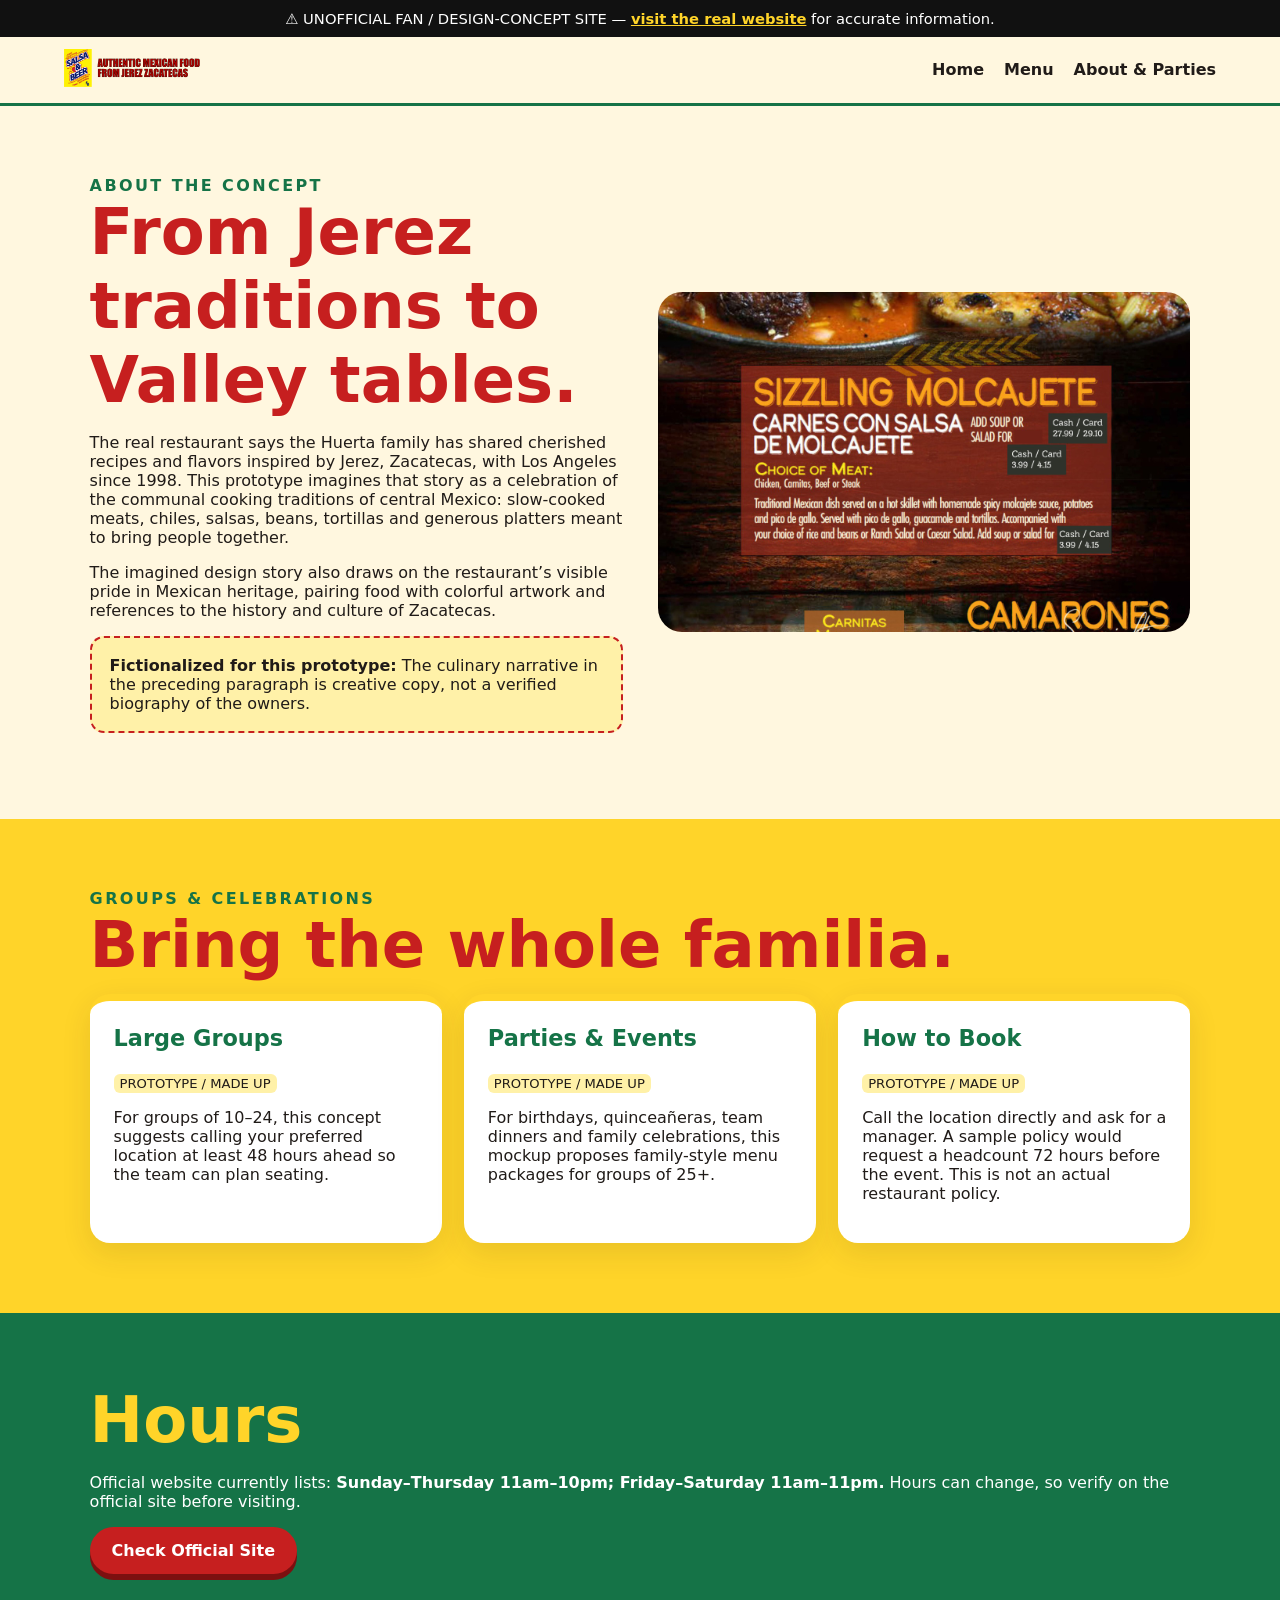
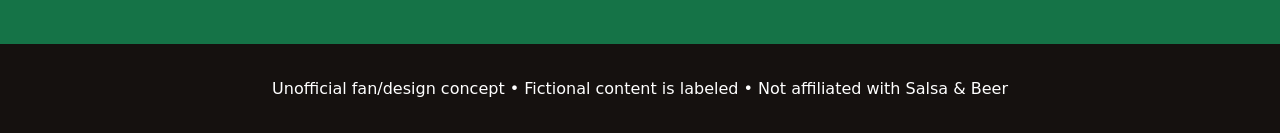
==== about.html @ 7047b147 "Add files via upload" ====
<!doctype html><html lang="en"><head><meta charset="utf-8"><meta name="viewport" content="width=device-width,initial-scale=1"><meta name="robots" content="noindex,nofollow,noarchive,nosnippet,noimageindex"><title>About — Salsa & Beer Fan Concept</title><link rel="stylesheet" href="styles.css"></head><body><div class="fan">⚠️ UNOFFICIAL FAN / DESIGN-CONCEPT SITE — <a href="https://salsaandbeer.com/" rel="nofollow">visit the real website</a> for accurate information.</div><nav class="nav"><a href="index.html"><img src="assets/logo.png" alt="Salsa and Beer logo"></a><div class="links"><a href="index.html">Home</a><a href="menu.html">Menu</a><a href="about.html">About & Parties</a></div></nav>
<section class="section"><div class="split"><div><div class="eyebrow">About the concept</div><h2>From Jerez traditions to Valley tables.</h2><p>The real restaurant says the Huerta family has shared cherished recipes and flavors inspired by Jerez, Zacatecas, with Los Angeles since 1998. This prototype imagines that story as a celebration of the communal cooking traditions of central Mexico: slow-cooked meats, chiles, salsas, beans, tortillas and generous platters meant to bring people together.</p><p>The imagined design story also draws on the restaurant’s visible pride in Mexican heritage, pairing food with colorful artwork and references to the history and culture of Zacatecas.</p><p class="notice"><strong>Fictionalized for this prototype:</strong> The culinary narrative in the preceding paragraph is creative copy, not a verified biography of the owners.</p></div><div class="photo" style="background-image:url('assets/molcajete.jpg')"></div></div></section>
<section class="section" style="background:#ffd429"><div class="eyebrow">Groups & celebrations</div><h2>Bring the whole familia.</h2><div class="grid"><div class="card"><h3>Large Groups</h3><p><span class="fake">PROTOTYPE / MADE UP</span></p><p>For groups of 10–24, this concept suggests calling your preferred location at least 48 hours ahead so the team can plan seating.</p></div><div class="card"><h3>Parties & Events</h3><p><span class="fake">PROTOTYPE / MADE UP</span></p><p>For birthdays, quinceañeras, team dinners and family celebrations, this mockup proposes family-style menu packages for groups of 25+.</p></div><div class="card"><h3>How to Book</h3><p><span class="fake">PROTOTYPE / MADE UP</span></p><p>Call the location directly and ask for a manager. A sample policy would request a headcount 72 hours before the event. This is not an actual restaurant policy.</p></div></div></section>
<section class="section locations"><h2>Hours</h2><p>Official website currently lists: <strong>Sunday–Thursday 11am–10pm; Friday–Saturday 11am–11pm.</strong> Hours can change, so verify on the official site before visiting.</p><a class="btn" href="https://salsaandbeer.com/" rel="nofollow">Check Official Site</a></section><footer>Unofficial fan/design concept • Fictional content is labeled • Not affiliated with Salsa & Beer</footer><script src="script.js"></script></body></html>
---- styles.css ----
:root{--red:#c61f1f;--green:#157347;--yellow:#ffd429;--cream:#fff7df;--ink:#201b18;--dark:#15110f}*{box-sizing:border-box}html{scroll-behavior:smooth}body{margin:0;font-family:system-ui,-apple-system,Segoe UI,Roboto,sans-serif;color:var(--ink);background:var(--cream)}.fan{background:#111;color:#fff;text-align:center;padding:10px 16px;font-size:.92rem}.fan a{color:var(--yellow);font-weight:800}.nav{position:sticky;top:0;z-index:20;background:rgba(255,247,223,.96);backdrop-filter:blur(8px);display:flex;align-items:center;justify-content:space-between;padding:12px clamp(18px,5vw,70px);border-bottom:3px solid var(--green)}.nav img{width:150px;max-height:58px;object-fit:contain}.links{display:flex;gap:20px;align-items:center}.links a{color:var(--ink);text-decoration:none;font-weight:800}.hero{min-height:72vh;display:grid;place-items:center;text-align:center;padding:60px 20px;background:linear-gradient(#0008,#0009),url('assets/tacos.jpg') center/cover}.hero h1{font-size:clamp(3rem,9vw,7rem);line-height:.9;color:var(--yellow);margin:0;text-shadow:5px 5px 0 var(--red)}.hero p{color:#fff;font-size:clamp(1.1rem,2.5vw,1.55rem);max-width:700px}.btn{display:inline-block;border:0;border-radius:999px;padding:14px 22px;background:var(--red);color:#fff;text-decoration:none;font-weight:900;cursor:pointer;box-shadow:0 6px 0 #7c1010;transition:.14s transform,.14s box-shadow}.btn.green{background:var(--green);box-shadow:0 6px 0 #0c452b}.btn:hover{transform:translateY(-2px)}.btn:active,.btn.pop{transform:translateY(5px) scale(.97);box-shadow:0 1px 0 #111}.section{padding:70px clamp(20px,7vw,100px)}.section h2{font-size:clamp(2rem,5vw,4rem);color:var(--red);margin:0 0 12px}.eyebrow{text-transform:uppercase;letter-spacing:.15em;color:var(--green);font-weight:900}.grid{display:grid;grid-template-columns:repeat(auto-fit,minmax(240px,1fr));gap:22px}.card{background:#fff;border-radius:20px;padding:24px;box-shadow:0 10px 30px #3b29161c;border-top:7px solid var(--yellow)}.card h3{color:var(--green);font-size:1.4rem;margin-top:0}.photo{min-height:340px;border-radius:24px;background:center/cover}.split{display:grid;grid-template-columns:1fr 1fr;gap:35px;align-items:center}.locations{background:var(--green);color:#fff}.locations h2{color:var(--yellow)}footer{background:var(--dark);color:#fff;padding:35px;text-align:center}.notice{background:#fff1a8;border:2px dashed var(--red);padding:18px;border-radius:14px}.menu-nav{display:flex;gap:10px;flex-wrap:wrap;margin:25px 0}.menu-section{margin:50px 0}.menu-items{display:grid;grid-template-columns:repeat(auto-fit,minmax(290px,1fr));gap:12px}.item{background:#fff;padding:16px;border-left:5px solid var(--green);display:grid;grid-template-columns:1fr auto;gap:8px}.item h3{margin:0;color:var(--red)}.item p{margin:5px 0 0;color:#554}.price{font-weight:900;white-space:nowrap}.fake{font-size:.82rem;background:#fff1a8;padding:2px 6px;border-radius:6px}.mobile{display:none}@media(max-width:760px){.split{grid-template-columns:1fr}.links{display:none}.mobile{display:block}.nav img{width:120px}.hero{min-height:62vh}.section{padding:48px 20px}}
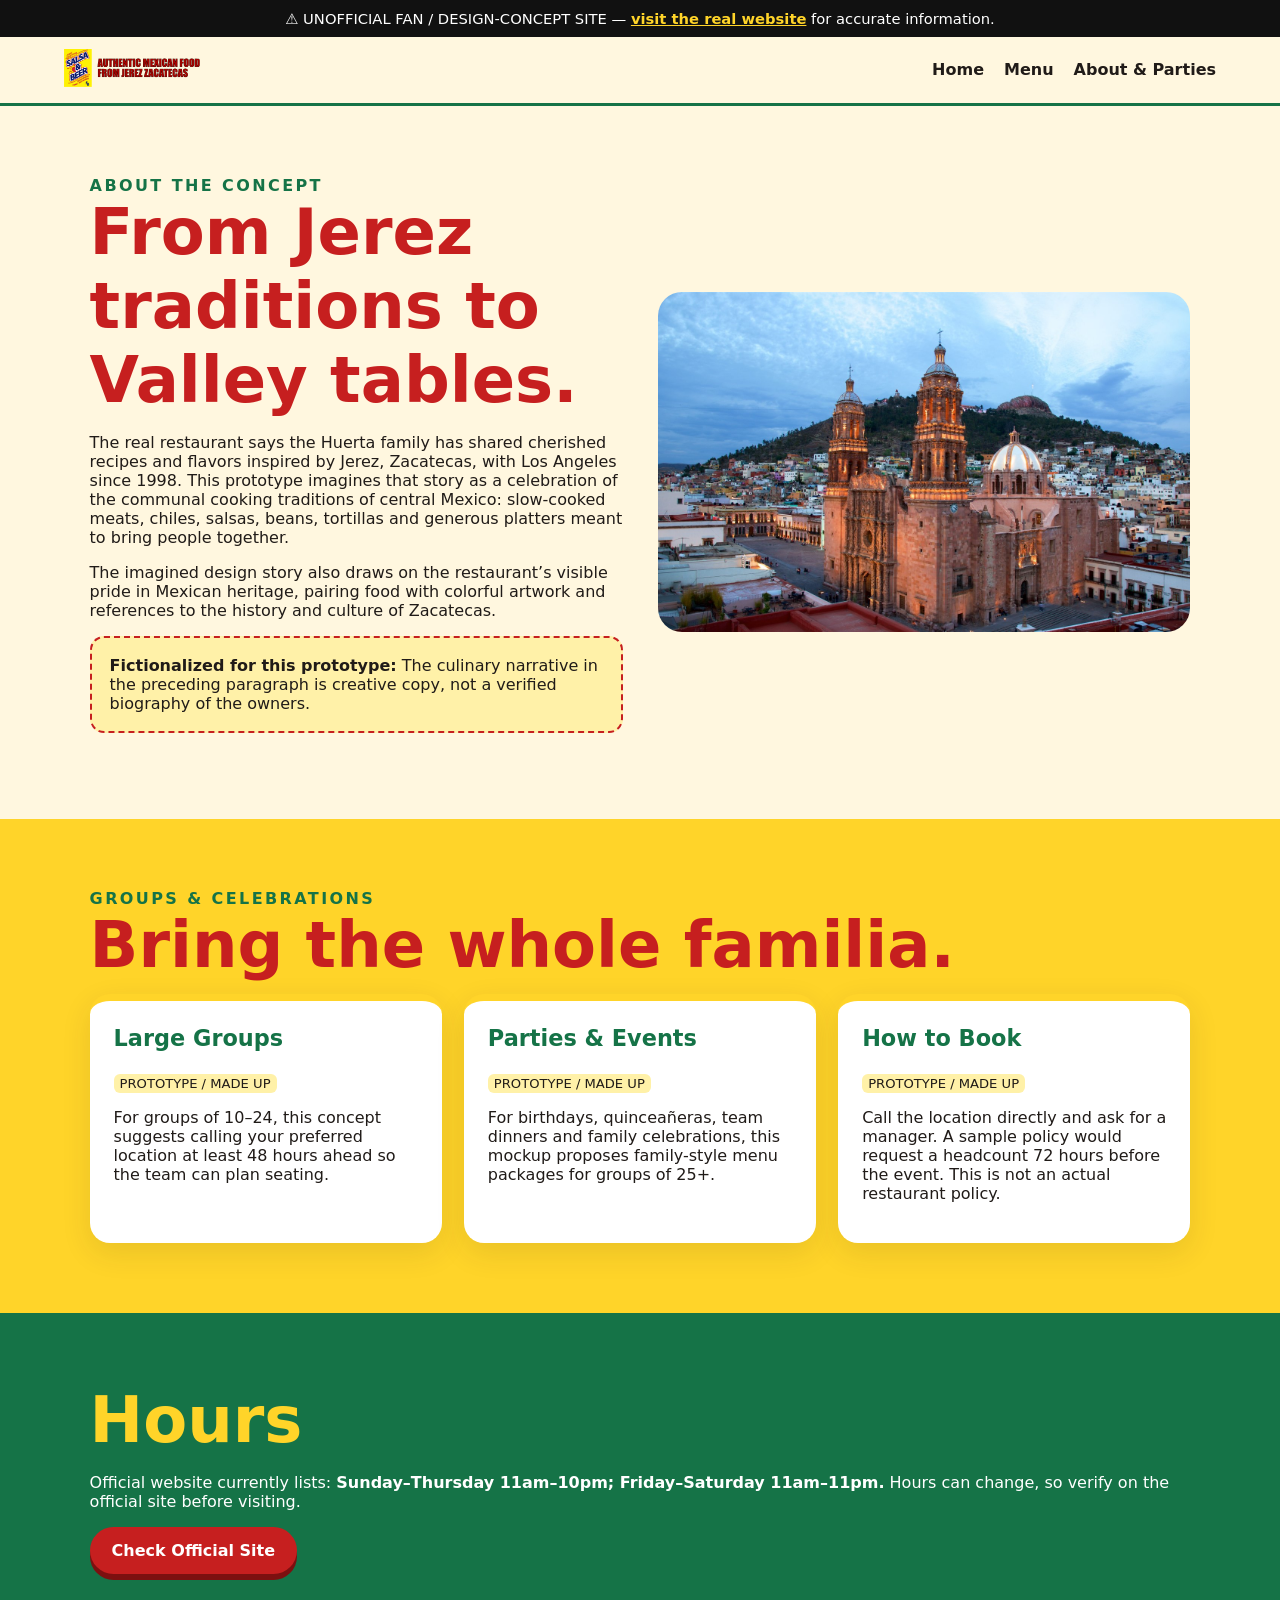
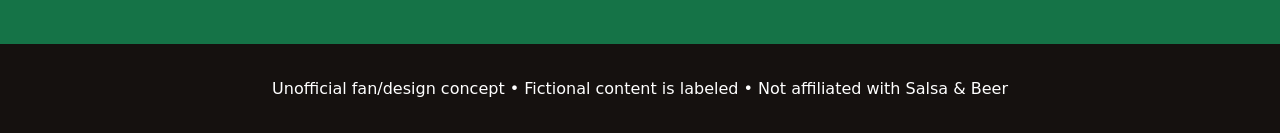
==== commit de8c7510: "Duplicate 'About the concept' section in about.html" ====
--- a/about.html
+++ b/about.html
@@ -1,4 +1,4 @@
 <!doctype html><html lang="en"><head><meta charset="utf-8"><meta name="viewport" content="width=device-width,initial-scale=1"><meta name="robots" content="noindex,nofollow,noarchive,nosnippet,noimageindex"><title>About — Salsa & Beer Fan Concept</title><link rel="stylesheet" href="styles.css"></head><body><div class="fan">⚠️ UNOFFICIAL FAN / DESIGN-CONCEPT SITE — <a href="https://salsaandbeer.com/" rel="nofollow">visit the real website</a> for accurate information.</div><nav class="nav"><a href="index.html"><img src="assets/logo.png" alt="Salsa and Beer logo"></a><div class="links"><a href="index.html">Home</a><a href="menu.html">Menu</a><a href="about.html">About & Parties</a></div></nav>
-<section class="section"><div class="split"><div><div class="eyebrow">About the concept</div><h2>From Jerez traditions to Valley tables.</h2><p>The real restaurant says the Huerta family has shared cherished recipes and flavors inspired by Jerez, Zacatecas, with Los Angeles since 1998. This prototype imagines that story as a celebration of the communal cooking traditions of central Mexico: slow-cooked meats, chiles, salsas, beans, tortillas and generous platters meant to bring people together.</p><p>The imagined design story also draws on the restaurant’s visible pride in Mexican heritage, pairing food with colorful artwork and references to the history and culture of Zacatecas.</p><p class="notice"><strong>Fictionalized for this prototype:</strong> The culinary narrative in the preceding paragraph is creative copy, not a verified biography of the owners.</p></div><div class="photo" style="background-image:url('assets/molcajete.jpg')"></div></div></section>
+<section class="section"><div class="split"><div><div class="eyebrow">About the concept</div><h2>From Jerez traditions to Valley tables.</h2><p>The real restaurant says the Huerta family has shared cherished recipes and flavors inspired by Jerez, Zacatecas, with Los Angeles since 1998. This prototype imagines that story as a celebration of the communal cooking traditions of central Mexico: slow-cooked meats, chiles, salsas, beans, tortillas and generous platters meant to bring people together.</p><p>The imagined design story also draws on the restaurant’s visible pride in Mexican heritage, pairing food with colorful artwork and references to the history and culture of Zacatecas.</p><p class="notice"><strong>Fictionalized for this prototype:</strong> The culinary narrative in the preceding paragraph is creative copy, not a verified biography of the owners.</p></div><div class="photo" style="background-image:url('assets/Zacatecas-Gaia-Xtreme-2.jpg')"></div></div></section>
 <section class="section" style="background:#ffd429"><div class="eyebrow">Groups & celebrations</div><h2>Bring the whole familia.</h2><div class="grid"><div class="card"><h3>Large Groups</h3><p><span class="fake">PROTOTYPE / MADE UP</span></p><p>For groups of 10–24, this concept suggests calling your preferred location at least 48 hours ahead so the team can plan seating.</p></div><div class="card"><h3>Parties & Events</h3><p><span class="fake">PROTOTYPE / MADE UP</span></p><p>For birthdays, quinceañeras, team dinners and family celebrations, this mockup proposes family-style menu packages for groups of 25+.</p></div><div class="card"><h3>How to Book</h3><p><span class="fake">PROTOTYPE / MADE UP</span></p><p>Call the location directly and ask for a manager. A sample policy would request a headcount 72 hours before the event. This is not an actual restaurant policy.</p></div></div></section>
 <section class="section locations"><h2>Hours</h2><p>Official website currently lists: <strong>Sunday–Thursday 11am–10pm; Friday–Saturday 11am–11pm.</strong> Hours can change, so verify on the official site before visiting.</p><a class="btn" href="https://salsaandbeer.com/" rel="nofollow">Check Official Site</a></section><footer>Unofficial fan/design concept • Fictional content is labeled • Not affiliated with Salsa & Beer</footer><script src="script.js"></script></body></html>
--- a/styles.css
+++ b/styles.css
@@ -1 +1 @@
-:root{--red:#c61f1f;--green:#157347;--yellow:#ffd429;--cream:#fff7df;--ink:#201b18;--dark:#15110f}*{box-sizing:border-box}html{scroll-behavior:smooth}body{margin:0;font-family:system-ui,-apple-system,Segoe UI,Roboto,sans-serif;color:var(--ink);background:var(--cream)}.fan{background:#111;color:#fff;text-align:center;padding:10px 16px;font-size:.92rem}.fan a{color:var(--yellow);font-weight:800}.nav{position:sticky;top:0;z-index:20;background:rgba(255,247,223,.96);backdrop-filter:blur(8px);display:flex;align-items:center;justify-content:space-between;padding:12px clamp(18px,5vw,70px);border-bottom:3px solid var(--green)}.nav img{width:150px;max-height:58px;object-fit:contain}.links{display:flex;gap:20px;align-items:center}.links a{color:var(--ink);text-decoration:none;font-weight:800}.hero{min-height:72vh;display:grid;place-items:center;text-align:center;padding:60px 20px;background:linear-gradient(#0008,#0009),url('assets/tacos.jpg') center/cover}.hero h1{font-size:clamp(3rem,9vw,7rem);line-height:.9;color:var(--yellow);margin:0;text-shadow:5px 5px 0 var(--red)}.hero p{color:#fff;font-size:clamp(1.1rem,2.5vw,1.55rem);max-width:700px}.btn{display:inline-block;border:0;border-radius:999px;padding:14px 22px;background:var(--red);color:#fff;text-decoration:none;font-weight:900;cursor:pointer;box-shadow:0 6px 0 #7c1010;transition:.14s transform,.14s box-shadow}.btn.green{background:var(--green);box-shadow:0 6px 0 #0c452b}.btn:hover{transform:translateY(-2px)}.btn:active,.btn.pop{transform:translateY(5px) scale(.97);box-shadow:0 1px 0 #111}.section{padding:70px clamp(20px,7vw,100px)}.section h2{font-size:clamp(2rem,5vw,4rem);color:var(--red);margin:0 0 12px}.eyebrow{text-transform:uppercase;letter-spacing:.15em;color:var(--green);font-weight:900}.grid{display:grid;grid-template-columns:repeat(auto-fit,minmax(240px,1fr));gap:22px}.card{background:#fff;border-radius:20px;padding:24px;box-shadow:0 10px 30px #3b29161c;border-top:7px solid var(--yellow)}.card h3{color:var(--green);font-size:1.4rem;margin-top:0}.photo{min-height:340px;border-radius:24px;background:center/cover}.split{display:grid;grid-template-columns:1fr 1fr;gap:35px;align-items:center}.locations{background:var(--green);color:#fff}.locations h2{color:var(--yellow)}footer{background:var(--dark);color:#fff;padding:35px;text-align:center}.notice{background:#fff1a8;border:2px dashed var(--red);padding:18px;border-radius:14px}.menu-nav{display:flex;gap:10px;flex-wrap:wrap;margin:25px 0}.menu-section{margin:50px 0}.menu-items{display:grid;grid-template-columns:repeat(auto-fit,minmax(290px,1fr));gap:12px}.item{background:#fff;padding:16px;border-left:5px solid var(--green);display:grid;grid-template-columns:1fr auto;gap:8px}.item h3{margin:0;color:var(--red)}.item p{margin:5px 0 0;color:#554}.price{font-weight:900;white-space:nowrap}.fake{font-size:.82rem;background:#fff1a8;padding:2px 6px;border-radius:6px}.mobile{display:none}@media(max-width:760px){.split{grid-template-columns:1fr}.links{display:none}.mobile{display:block}.nav img{width:120px}.hero{min-height:62vh}.section{padding:48px 20px}}
+:root{--red:#c61f1f;--green:#157347;--yellow:#ffd429;--cream:#fff7df;--ink:#201b18;--dark:#15110f}*{box-sizing:border-box}html{scroll-behavior:smooth}body{margin:0;font-family:system-ui,-apple-system,Segoe UI,Roboto,sans-serif;color:var(--ink);background:var(--cream)}.fan{background:#111;color:#fff;text-align:center;padding:10px 16px;font-size:.92rem}.fan a{color:var(--yellow);font-weight:800}.nav{position:sticky;top:0;z-index:20;background:rgba(255,247,223,.96);backdrop-filter:blur(8px);display:flex;align-items:center;justify-content:space-between;padding:12px clamp(18px,5vw,70px);border-bottom:3px solid var(--green)}.nav img{width:150px;max-height:58px;object-fit:contain}.links{display:flex;gap:20px;align-items:center}.links a{color:var(--ink);text-decoration:none;font-weight:800}.hero{min-height:72vh;display:grid;place-items:center;text-align:center;padding:60px 20px;background:linear-gradient(#0008,#0009),url('assets/Salsa_and_beer_d62ov4.webp') center/cover}.hero h1{font-size:clamp(3rem,9vw,7rem);line-height:.9;color:var(--yellow);margin:0;text-shadow:5px 5px 0 var(--red)}.hero p{color:#fff;font-size:clamp(1.1rem,2.5vw,1.55rem);max-width:700px}.btn{display:inline-block;border:0;border-radius:999px;padding:14px 22px;background:var(--red);color:#fff;text-decoration:none;font-weight:900;cursor:pointer;box-shadow:0 6px 0 #7c1010;transition:.14s transform,.14s box-shadow}.btn.green{background:var(--green);box-shadow:0 6px 0 #0c452b}.btn:hover{transform:translateY(-2px)}.btn:active,.btn.pop{transform:translateY(5px) scale(.97);box-shadow:0 1px 0 #111}.section{padding:70px clamp(20px,7vw,100px)}.section h2{font-size:clamp(2rem,5vw,4rem);color:var(--red);margin:0 0 12px}.eyebrow{text-transform:uppercase;letter-spacing:.15em;color:var(--green);font-weight:900}.grid{display:grid;grid-template-columns:repeat(auto-fit,minmax(240px,1fr));gap:22px}.card{background:#fff;border-radius:20px;padding:24px;box-shadow:0 10px 30px #3b29161c;border-top:7px solid var(--yellow)}.card h3{color:var(--green);font-size:1.4rem;margin-top:0}.photo{min-height:340px;border-radius:24px;background:center/cover}.split{display:grid;grid-template-columns:1fr 1fr;gap:35px;align-items:center}.locations{background:var(--green);color:#fff}.locations h2{color:var(--yellow)}footer{background:var(--dark);color:#fff;padding:35px;text-align:center}.notice{background:#fff1a8;border:2px dashed var(--red);padding:18px;border-radius:14px}.menu-nav{display:flex;gap:10px;flex-wrap:wrap;margin:25px 0}.menu-section{margin:50px 0}.menu-items{display:grid;grid-template-columns:repeat(auto-fit,minmax(290px,1fr));gap:12px}.item{background:#fff;padding:16px;border-left:5px solid var(--green);display:grid;grid-template-columns:1fr auto;gap:8px}.item h3{margin:0;color:var(--red)}.item p{margin:5px 0 0;color:#554}.price{font-weight:900;white-space:nowrap}.fake{font-size:.82rem;background:#fff1a8;padding:2px 6px;border-radius:6px}.mobile{display:none}@media(max-width:760px){.split{grid-template-columns:1fr}.links{display:none}.mobile{display:block}.nav img{width:120px}.hero{min-height:62vh}.section{padding:48px 20px}}
